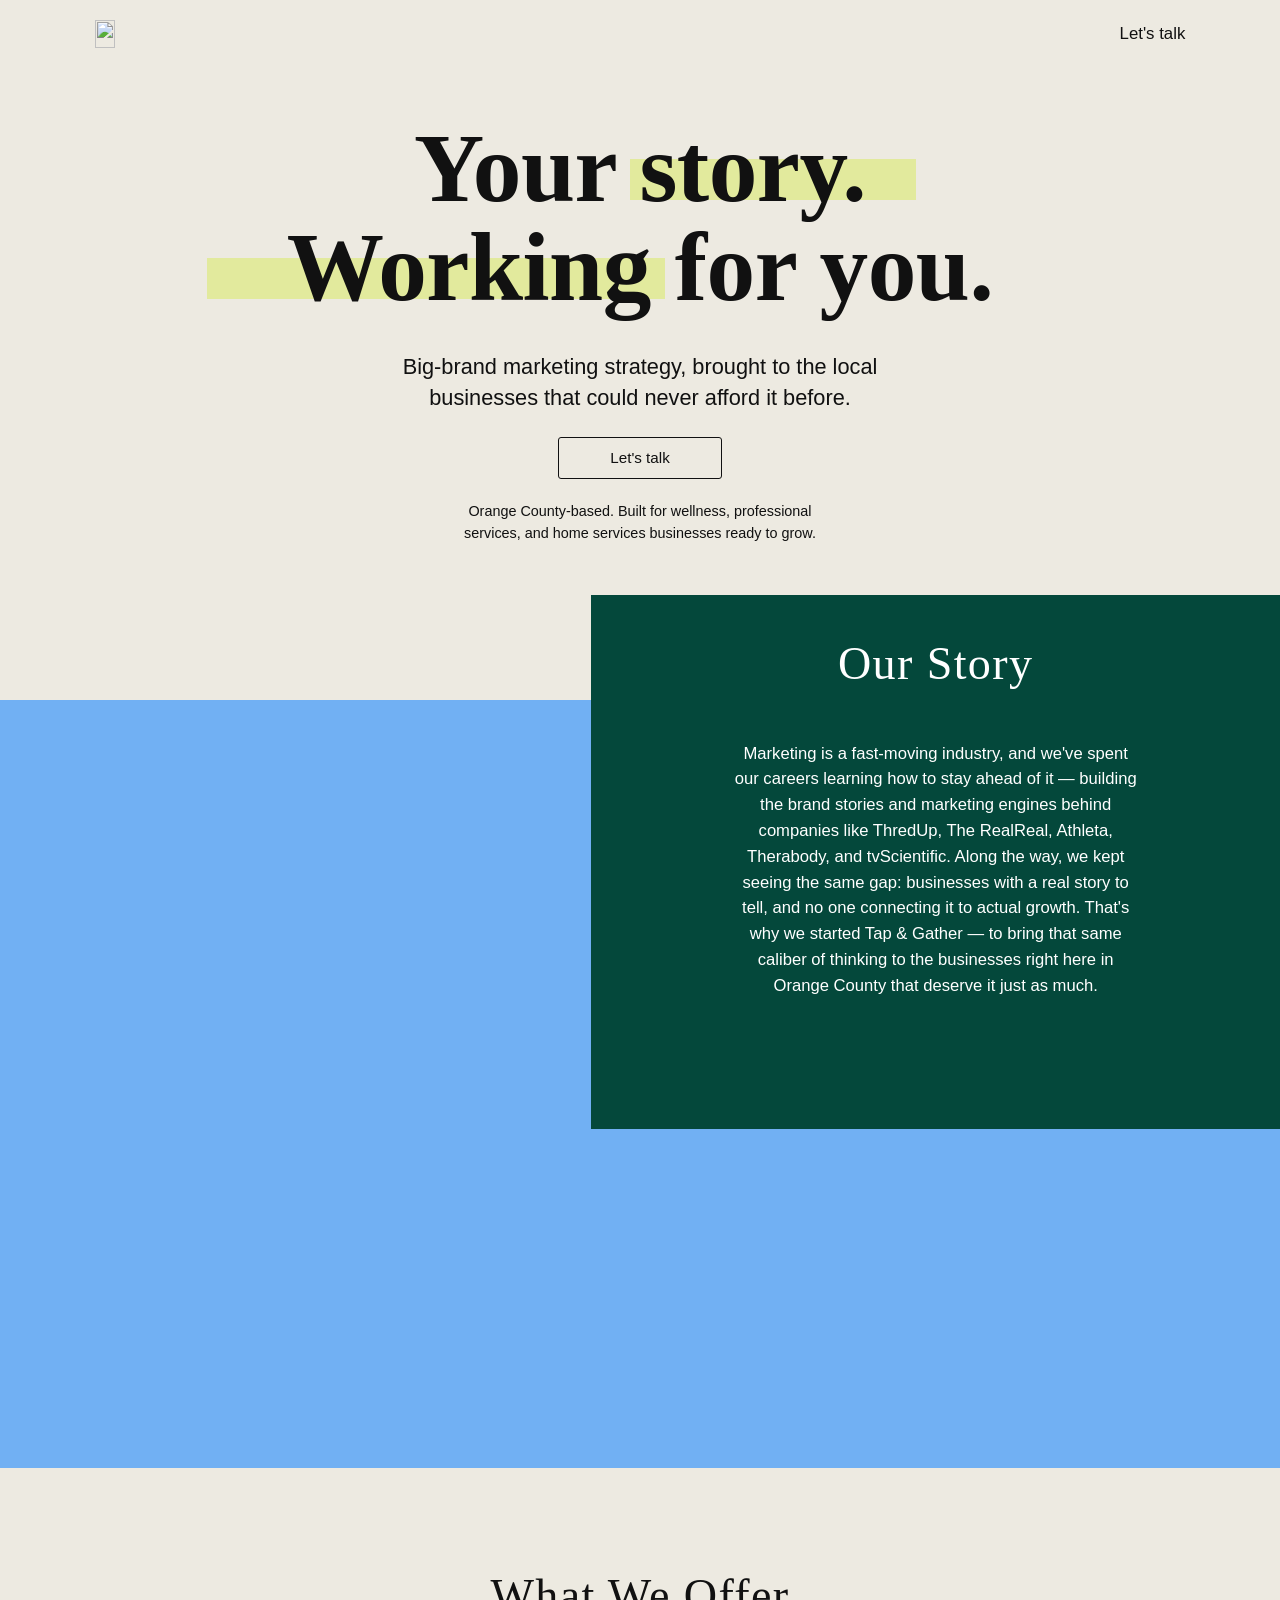
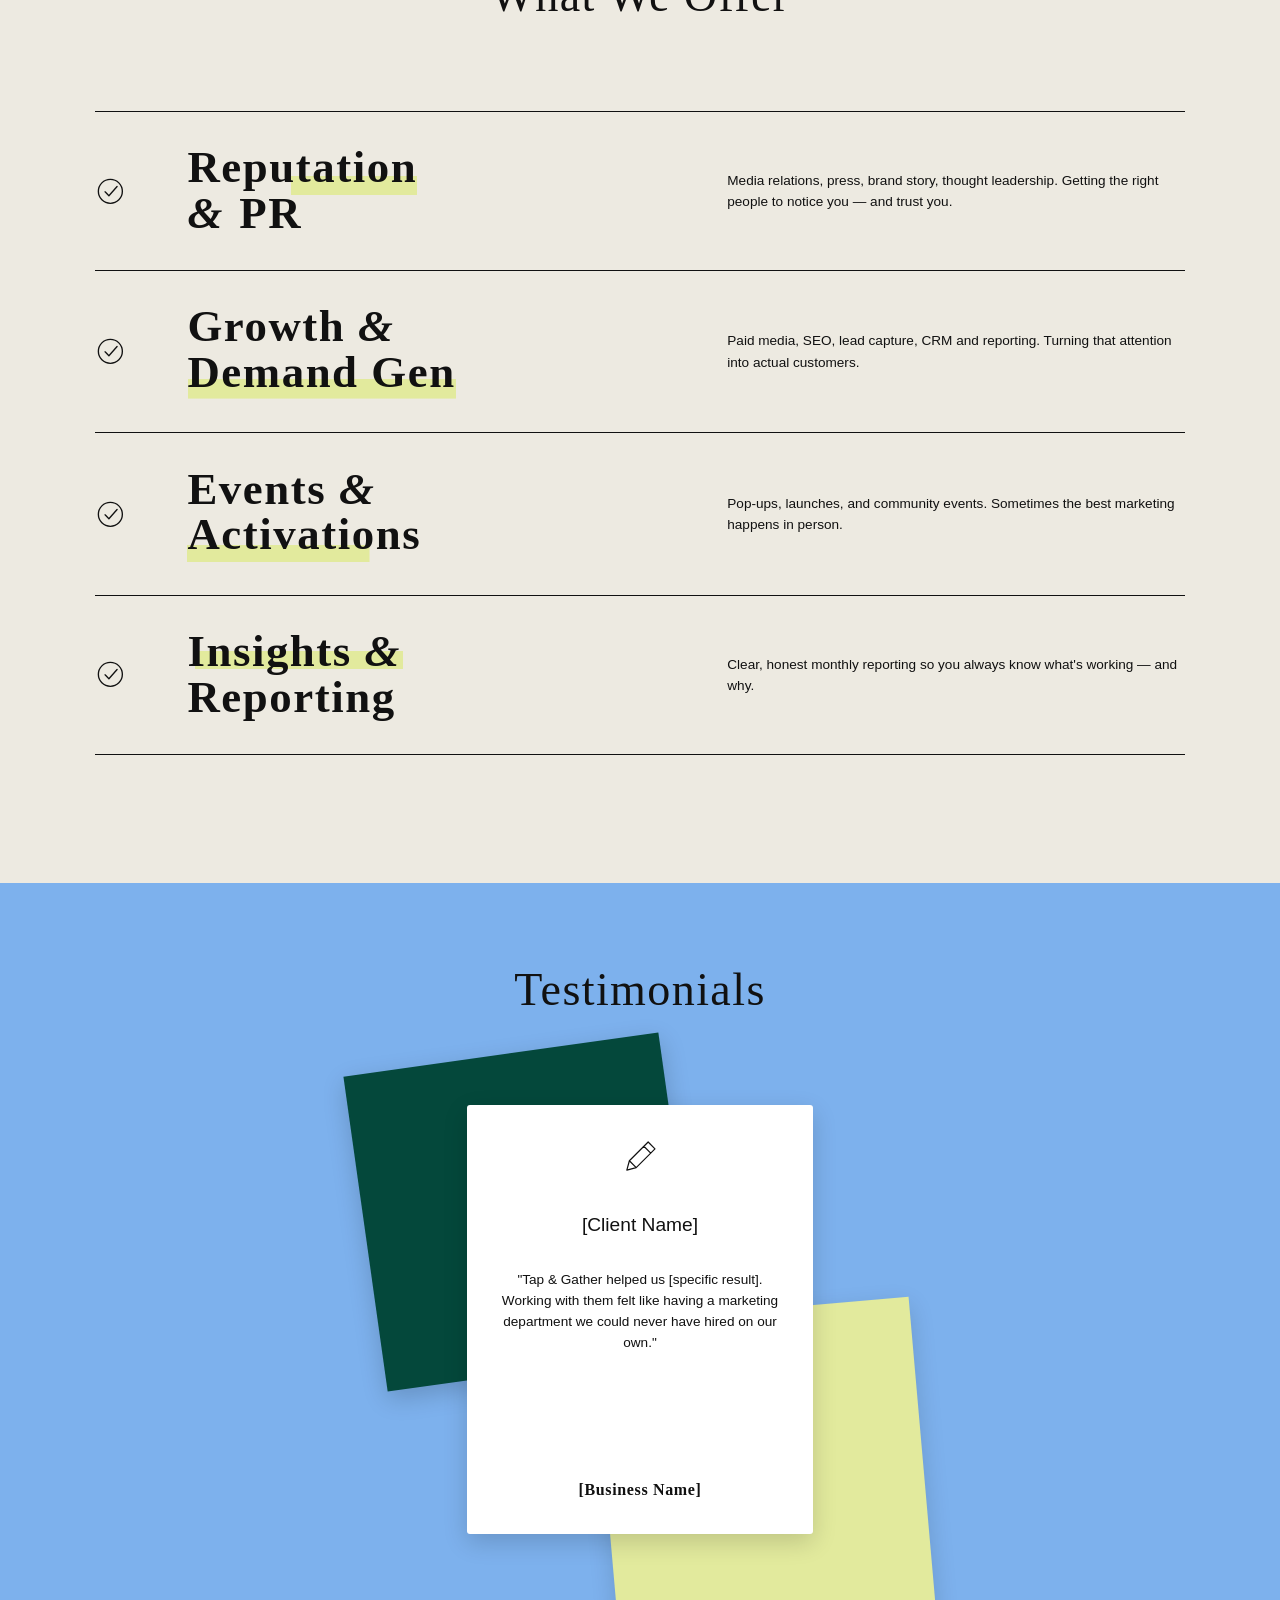
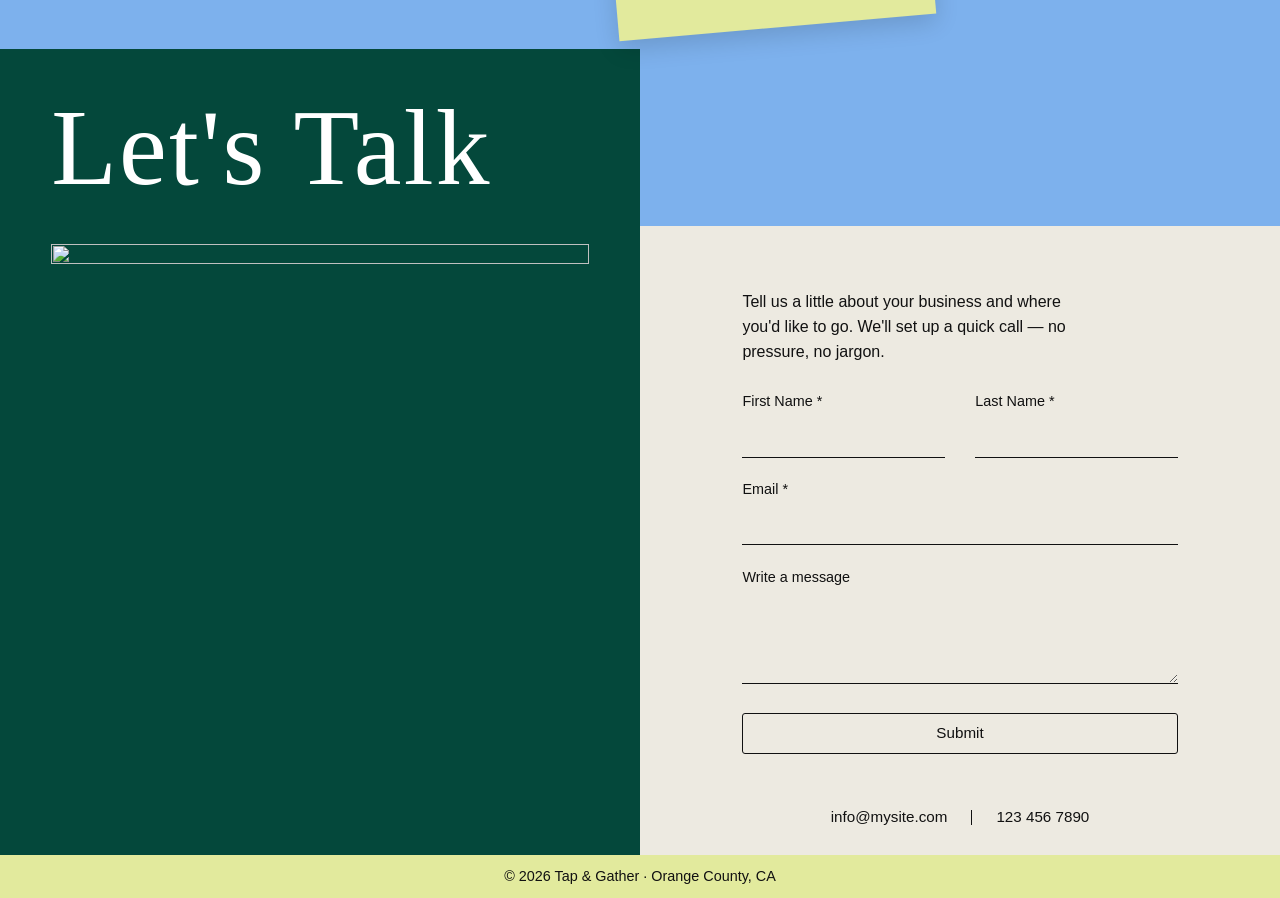
==== index.html @ 7c147d70 "Add files via upload" ====
<!doctype html>
<html lang="en">
<head>
  <meta charset="utf-8">
  <meta name="viewport" content="width=device-width, initial-scale=1">
  <title>Tap &amp; Gather | Your story. Working for you.</title>
  <meta name="description" content="Big-brand marketing strategy for local businesses: PR, growth and events from an Orange County team.">
  <meta name="theme-color" content="#edeae1">
  <link rel="icon" href="favicon.ico" sizes="48x48">
  <link rel="icon" href="assets/favicon.svg" type="image/svg+xml">
  <link rel="apple-touch-icon" href="assets/apple-touch-icon.png">
  <link rel="preload" href="assets/fonts/libre-caslon-text-latin-700-normal.woff2" as="font" type="font/woff2" crossorigin>
  <link rel="stylesheet" href="styles.css">
</head>
<body>
  <a class="skip-link" href="#main">Skip to content</a>

  <header class="site-header">
    <a class="logo" href="#top" aria-label="Tap &amp; Gather, home"><img src="assets/logo-wordmark.svg" alt="" width="838" height="133"></a>
    <nav class="site-nav" aria-label="Main">
      <a href="#contact">Let's talk</a>
    </nav>
  </header>

  <main id="main">

    <!-- Hero -->
    <section class="hero" id="top">
      <h1 class="hero__title">
        <span class="hero__line">Your <span class="hero__hl hero__hl--r">story.</span></span>
        <span class="hero__line"><span class="hero__hl hero__hl--l">Working</span> <br class="hero__br">for you.</span>
      </h1>
      <p class="hero__sub">Big-brand marketing strategy, brought to the local businesses that could never afford it before.</p>
      <a class="btn btn--outline hero__cta" href="#contact">Let's talk</a>
      <p class="hero__note">Orange County-based. Built for wellness, professional services, and home services businesses ready to grow.</p>
    </section>

    <!-- Our Story -->
    <section class="story" aria-labelledby="story-title">
      <div class="story__card">
        <h2 id="story-title" class="h-section h-section--light">Our Story</h2>
        <p>Marketing is a fast-moving industry, and we've spent our careers learning how to stay ahead of it — building the brand stories and marketing engines behind companies like ThredUp, The RealReal, Athleta, Therabody, and tvScientific. Along the way, we kept seeing the same gap: businesses with a real story to tell, and no one connecting it to actual growth. That's why we started Tap &amp; Gather — to bring that same caliber of thinking to the businesses right here in Orange County that deserve it just as much.</p>
      </div>
      <div class="story__band">
        <img class="story__art" src="assets/illustration-story.svg" alt="" width="900" height="620" loading="lazy">
      </div>
    </section>

    <!-- What We Offer -->
    <section class="offer" aria-labelledby="offer-title">
      <h2 id="offer-title" class="h-section">What We Offer</h2>
      <ul class="offer__list">
        <li class="offer__item">
          <svg class="offer__check" viewBox="0 0 32 32" aria-hidden="true"><circle cx="16" cy="16" r="12.500"/><path d="M10.500 16.500l4 4L23 11"/></svg>
          <h3 class="offer__name"><span class="hl hl--a">Reputation</span><br><span class="amp">&amp;</span> PR</h3>
          <p>Media relations, press, brand story, thought leadership. Getting the right people to notice you — and trust you.</p>
        </li>
        <li class="offer__item">
          <svg class="offer__check" viewBox="0 0 32 32" aria-hidden="true"><circle cx="16" cy="16" r="12.500"/><path d="M10.500 16.500l4 4L23 11"/></svg>
          <h3 class="offer__name">Growth <span class="amp">&amp;</span><br><span class="hl hl--b">Demand Gen</span></h3>
          <p>Paid media, SEO, lead capture, CRM and reporting. Turning that attention into actual customers.</p>
        </li>
        <li class="offer__item">
          <svg class="offer__check" viewBox="0 0 32 32" aria-hidden="true"><circle cx="16" cy="16" r="12.500"/><path d="M10.500 16.500l4 4L23 11"/></svg>
          <h3 class="offer__name">Events <span class="amp">&amp;</span><br><span class="hl hl--c">Activations</span></h3>
          <p>Pop-ups, launches, and community events. Sometimes the best marketing happens in person.</p>
        </li>
        <li class="offer__item">
          <svg class="offer__check" viewBox="0 0 32 32" aria-hidden="true"><circle cx="16" cy="16" r="12.500"/><path d="M10.500 16.500l4 4L23 11"/></svg>
          <h3 class="offer__name"><span class="hl hl--d">Insights <span class="amp">&amp;</span></span><br>Reporting</h3>
          <p>Clear, honest monthly reporting so you always know what's working — and why.</p>
        </li>
      </ul>
    </section>

    <!-- Testimonials -->
    <section class="testimonials" aria-labelledby="testimonials-title" aria-roledescription="carousel">
      <h2 id="testimonials-title" class="h-section">Testimonials</h2>

      <div class="testimonials__stage">
        <button class="arrow arrow--prev" type="button" aria-label="Previous testimonial">
          <svg viewBox="0 0 16 32" aria-hidden="true"><path d="M13 3L3 16l10 13"/></svg>
        </button>

        <div class="testimonials__frame">
          <span class="sq sq--green" aria-hidden="true"></span>
          <span class="sq sq--lime" aria-hidden="true"></span>

          <ul class="testimonials__slides" aria-live="polite">
            <li class="t-card" data-slide>
              <svg class="t-card__icon" viewBox="0 0 48 48" aria-hidden="true"><path d="M8 40l3-11L33 7l8 8L19 37 8 40Zm3-11l8 8M28 12l8 8M8 40l4.500-1.200"/></svg>
              <p class="t-card__name">[Client Name]</p>
              <p class="t-card__quote">"Tap &amp; Gather helped us [specific result]. Working with them felt like having a marketing department we could never have hired on our own."</p>
              <p class="t-card__biz">[Business Name]</p>
            </li>
          </ul>
        </div>

        <button class="arrow arrow--next" type="button" aria-label="Next testimonial">
          <svg viewBox="0 0 16 32" aria-hidden="true"><path d="M3 3l10 13L3 29"/></svg>
        </button>
      </div>
    </section>

    <!-- Contact -->
    <section class="contact" id="contact" aria-labelledby="contact-title">
      <div class="contact__left">
        <h2 id="contact-title" class="contact__title">Let's Talk</h2>
        <img class="contact__art" src="assets/illustration-contact.svg" alt="" width="600" height="640" loading="lazy">
      </div>

      <div class="contact__right">
        <div class="contact__blue" aria-hidden="true"></div>
        <div class="contact__panel">
          <p class="contact__intro">Tell us a little about your business and where you'd like to go. We'll set up a quick call — no pressure, no jargon.</p>
          <form class="form" name="contact" method="POST" action="/thanks.html" data-netlify="true" netlify-honeypot="bot-field">
            <input type="hidden" name="form-name" value="contact">
            <p class="form__trap" aria-hidden="true">
              <label>Leave this empty <input name="bot-field" tabindex="-1" autocomplete="off"></label>
            </p>

            <div class="form__row">
              <div class="field">
                <label for="first-name">First Name <span aria-hidden="true">*</span></label>
                <input id="first-name" name="first-name" type="text" autocomplete="given-name" required>
              </div>
              <div class="field">
                <label for="last-name">Last Name <span aria-hidden="true">*</span></label>
                <input id="last-name" name="last-name" type="text" autocomplete="family-name" required>
              </div>
            </div>

            <div class="field">
              <label for="email">Email <span aria-hidden="true">*</span></label>
              <input id="email" name="email" type="email" autocomplete="email" required>
            </div>

            <div class="field field--message">
              <label for="message">Write a message</label>
              <textarea id="message" name="message" rows="3"></textarea>
            </div>

            <button class="btn btn--outline btn--block" type="submit">Submit</button>
            <p class="form__status" role="status" aria-live="polite" hidden></p>
          </form>

          <p class="contact__info">
            <a href="mailto:info@mysite.com">info@mysite.com</a>
            <span class="contact__sep" aria-hidden="true"></span>
            <a href="tel:+11234567890">123 456 7890</a>
          </p>
        </div>
      </div>
    </section>
  </main>

  <footer class="site-footer">
    <p>&copy; <span id="year">2026</span> Tap &amp; Gather &middot; Orange County, CA</p>
  </footer>

  <script src="script.js"></script>
</body>
</html>
---- styles.css ----
/* ==========================================================================
   Tap & Gather — one-page site
   Palette, type and spacing tokens live at the top. Edit them here.
   ========================================================================== */

@font-face {
  font-family: "Libre Caslon Text";
  src: url("assets/fonts/libre-caslon-text-latin-400-normal.woff2") format("woff2");
  font-weight: 400;
  font-display: swap;
}
@font-face {
  font-family: "Libre Caslon Text";
  src: url("assets/fonts/libre-caslon-text-latin-700-normal.woff2") format("woff2");
  font-weight: 700;
  font-display: swap;
}
@font-face {
  font-family: "Alegreya";
  src: url("assets/fonts/alegreya-latin-500-normal.woff2") format("woff2");
  font-weight: 500;
  font-display: swap;
}
@font-face {
  font-family: "Alegreya";
  src: url("assets/fonts/alegreya-latin-700-normal.woff2") format("woff2");
  font-weight: 700;
  font-display: swap;
}

:root {
  --cream: #edeae1;
  --green: #04483b;
  --blue: #71b0f3;
  --blue-soft: #7db1ed;
  --lime: #e2ea9d;
  --ink: #111111;
  --white: #ffffff;

  --font-display: "Libre Caslon Text", "Iowan Old Style", Georgia, serif;
  --font-heading: "Alegreya", "Iowan Old Style", Georgia, serif;
  --font-body: "Helvetica Neue", Helvetica, Arial, sans-serif;

  --gutter: clamp(1.25rem, 7.4vw, 7rem);
  --header-h: 4.25rem;
}

*, *::before, *::after { box-sizing: border-box; }

html {
  scroll-behavior: smooth;
  scroll-padding-top: var(--header-h);
  -webkit-text-size-adjust: 100%;
}

body {
  margin: 0;
  background: var(--cream);
  color: var(--ink);
  font-family: var(--font-body);
  font-weight: 300;
  font-size: 1rem;
  line-height: 1.6;
  -webkit-font-smoothing: antialiased;
}

img, svg { display: block; max-width: 100%; }
a { color: inherit; }
p { margin: 0; }
ul { margin: 0; padding: 0; list-style: none; }
h1, h2, h3 { margin: 0; font-weight: 500; }

:focus-visible {
  outline: 2px solid var(--ink);
  outline-offset: 3px;
}
.contact__left :focus-visible,
.story__card :focus-visible { outline-color: var(--white); }

.skip-link {
  position: absolute;
  left: 1rem;
  top: -4rem;
  z-index: 100;
  padding: .6rem 1rem;
  background: var(--ink);
  color: var(--white);
  text-decoration: none;
}
.skip-link:focus { top: 1rem; }

/* --------------------------------------------------------------------------
   Shared bits
   -------------------------------------------------------------------------- */

.h-section {
  font-family: var(--font-heading);
  font-weight: 500;
  font-size: clamp(2rem, 3.6vw, 3.4rem);
  letter-spacing: .03em;
  line-height: 1.1;
  text-align: center;
}
.h-section--light { color: var(--white); }

.btn {
  display: inline-block;
  padding: .7em 2.2em;
  border: 1px solid var(--ink);
  border-radius: 3px;
  background: transparent;
  color: var(--ink);
  font: inherit;
  font-size: .95rem;
  font-weight: 300;
  line-height: 1.2;
  text-align: center;
  text-decoration: none;
  cursor: pointer;
  transition: background-color .2s ease, color .2s ease;
}
.btn:hover { background: var(--ink); color: var(--cream); }
.btn--block { display: block; width: 100%; }

/* --------------------------------------------------------------------------
   Header
   -------------------------------------------------------------------------- */

.site-header {
  position: sticky;
  top: 0;
  z-index: 50;
  display: flex;
  align-items: center;
  justify-content: space-between;
  gap: 1.5rem;
  min-height: var(--header-h);
  padding: 0 var(--gutter);
  background: var(--cream);
}

.logo { display: block; flex: none; line-height: 0; }
.logo img { display: block; height: 1.75rem; width: auto; }

.site-nav {
  display: flex;
  align-items: center;
  gap: clamp(1rem, 2.4vw, 2.2rem);
  font-size: 1.05rem;
}
.site-nav a { text-decoration: none; }
.site-nav a:hover { text-decoration: underline; text-underline-offset: 4px; }

/* --------------------------------------------------------------------------
   Hero
   -------------------------------------------------------------------------- */

.hero {
  padding: clamp(1.5rem, 4vw, 4rem) var(--gutter) 0;
  text-align: center;
}

.hero__title {
  isolation: isolate;
  font-family: var(--font-display);
  font-weight: 700;
  font-size: clamp(2.4rem, 7.6vw, 7.5rem);
  line-height: 1.02;
  letter-spacing: -.005em;
}

.hero__line {
  display: block;
  width: fit-content;
  margin-inline: auto;
}
.hero__br { display: none; }

/* Lime marker bar sits behind one word per line, overshooting the edge */
.hero__hl {
  position: relative;
  display: inline-block;
}
.hero__hl::before {
  content: "";
  position: absolute;
  z-index: -1;
  top: 40%;
  height: .42em;
  background: var(--lime);
}
.hero__hl--r::before { left: -4%; right: -22%; }
.hero__hl--l::before { left: -22%; right: -4%; }

.hero__sub {
  max-width: 44ch;
  margin: clamp(1.25rem, 2.6vw, 2.75rem) auto clamp(1rem, 1.8vw, 1.6rem);
  font-size: clamp(1.05rem, 1.7vw, 1.6rem);
  line-height: 1.45;
}

.hero__cta { padding-inline: 3.4em; }

.hero__note {
  max-width: 46ch;
  margin: 1.4rem auto 0;
  font-size: .9rem;
  line-height: 1.5;
}

/* --------------------------------------------------------------------------
   My Story
   A cream gap sits above the blue band; the green card straddles both.
   -------------------------------------------------------------------------- */

.story {
  position: relative;
  padding-top: clamp(2.5rem, 8.2vw, 8rem);
  margin-top: clamp(1.5rem, 4vw, 4rem);
}

.story__band {
  position: relative;
  height: clamp(26rem, 60vw, 56rem);
  background: var(--blue);
  overflow: hidden;
}
.story__art {
  position: absolute;
  left: 0;
  bottom: 0;
  width: min(90%, 76rem);
  height: auto;
}

.story__card {
  position: absolute;
  z-index: 2;
  top: 0;
  right: 0;
  width: 53.8%;
  min-height: clamp(18rem, 41.7vw, 40rem);
  padding: clamp(1.5rem, 3.4vw, 3.4rem) clamp(1.5rem, 6vw, 6rem);
  background: var(--green);
  color: var(--white);
  text-align: center;
}
.story__card p {
  max-width: 44ch;
  margin: clamp(1.5rem, 4vw, 4rem) auto 0;
  font-size: clamp(1rem, 1.3vw, 1.3rem);
  line-height: 1.55;
}

/* --------------------------------------------------------------------------
   What I Offer
   -------------------------------------------------------------------------- */

.offer {
  padding: clamp(3.5rem, 8vw, 8rem) var(--gutter) clamp(4rem, 10vw, 10rem);
}

.offer__list {
  margin-top: clamp(2.5rem, 7vw, 7rem);
  border-bottom: 1px solid var(--ink);
}

.offer__item {
  display: grid;
  grid-template-columns: 8.5% 1fr 42%;
  align-items: center;
  padding: clamp(1.25rem, 2.6vw, 2.75rem) 0;
  border-top: 1px solid var(--ink);
}

.offer__check {
  width: clamp(1.5rem, 2.4vw, 2.25rem);
  height: auto;
  fill: none;
  stroke: var(--ink);
  stroke-width: 1.4;
  stroke-linecap: round;
  stroke-linejoin: round;
}

.offer__name {
  font-family: var(--font-heading);
  font-weight: 700;
  font-size: clamp(1.7rem, 3.5vw, 3.3rem);
  line-height: 1.02;
  letter-spacing: .035em;
  max-width: 6.6em;
}
.offer__name .amp { font-style: italic; margin-right: .06em; }

.offer__item p {
  font-size: clamp(.85rem, 1.05vw, 1.05rem);
  line-height: 1.55;
}

/* Lime marker strokes: each one sits differently, like a hand-swiped highlighter */
.hl {
  background-repeat: no-repeat;
  background-image: linear-gradient(var(--lime), var(--lime));
  background-size: var(--hl-w, 100%) var(--hl-h, 38%);
  background-position: var(--hl-x, 0) var(--hl-y, 96%);
  padding-bottom: .08em;
}
.hl--a { --hl-w: 55%; --hl-x: 100%; --hl-y: 100%; --hl-h: 36%; }
.hl--b { --hl-w: 108%; --hl-x: -4% ; --hl-y: 100%; --hl-h: 40%; display: inline-block; }
.hl--c { --hl-w: 78%; --hl-x: 0; --hl-y: 100%; --hl-h: 34%; display: inline-block; }
.hl--d { --hl-w: 96%; --hl-x: 100%; --hl-y: 70%; --hl-h: 34%; }

/* --------------------------------------------------------------------------
   Testimonials
   -------------------------------------------------------------------------- */

.testimonials {
  padding: clamp(3rem, 6.4vw, 6.5rem) var(--gutter) clamp(4rem, 9vw, 9rem);
  background: var(--blue-soft);
}

.testimonials__stage {
  display: flex;
  align-items: center;
  justify-content: space-between;
  margin-top: clamp(3.75rem, 7vw, 6.5rem);
}

.testimonials__frame {
  position: relative;
  width: clamp(16.5rem, 27vw, 26rem);
  margin-inline: auto;
}

.sq { position: absolute; z-index: 0; }
.sq--green {
  width: 92%;
  aspect-ratio: 1;
  left: -30%;
  top: -12%;
  background: var(--green);
  transform: rotate(-8deg);
  box-shadow: 0 .5rem 1.5rem rgb(0 0 0 / .18);
}
.sq--lime {
  width: 92%;
  aspect-ratio: 1;
  right: -32%;
  bottom: -22%;
  background: var(--lime);
  transform: rotate(-5deg);
  box-shadow: 0 .5rem 1.5rem rgb(0 0 0 / .14);
}

.testimonials__slides { position: relative; z-index: 1; }

.t-card {
  display: flex;
  flex-direction: column;
  align-items: center;
  min-height: clamp(20rem, 33.5vw, 32rem);
  padding: clamp(1.5rem, 2.4vw, 2.4rem) clamp(1.25rem, 2.2vw, 2.4rem);
  background: var(--white);
  border-radius: 3px;
  box-shadow: 0 .5rem 1.5rem rgb(0 0 0 / .16);
  text-align: center;
}
.t-card[hidden] { display: none; }
.t-card:not([hidden]) { animation: swap .35s ease; }

.t-card__icon {
  width: clamp(2rem, 3.2vw, 3rem);
  fill: none;
  stroke: var(--ink);
  stroke-width: 1.4;
  stroke-linecap: round;
  stroke-linejoin: round;
}
.t-card__name {
  margin-top: clamp(1.25rem, 2.6vw, 2.5rem);
  font-size: clamp(1.05rem, 1.5vw, 1.4rem);
  font-weight: 300;
}
.t-card__quote {
  margin-top: clamp(1rem, 2.2vw, 2.2rem);
  font-size: clamp(.85rem, 1.05vw, 1.05rem);
  line-height: 1.55;
}
.t-card__biz {
  margin-top: auto;
  padding-top: 1.25rem;
  font-family: var(--font-heading);
  font-weight: 700;
  font-size: 1rem;
  letter-spacing: .04em;
}

@keyframes swap {
  from { opacity: 0; transform: translateY(.5rem); }
  to   { opacity: 1; transform: none; }
}

.arrow {
  position: relative;
  z-index: 3;
  flex: none;
  display: grid;
  place-items: center;
  width: 2.75rem;
  height: 2.75rem;
  padding: 0;
  border: 0;
  background: transparent;
  color: var(--ink);
  cursor: pointer;
}
.arrow svg {
  width: .9rem;
  height: 1.8rem;
  fill: none;
  stroke: currentColor;
  stroke-width: 1.4;
  stroke-linecap: round;
  stroke-linejoin: round;
}
.arrow[hidden] { display: none; }
.arrow:hover { opacity: .55; }

/* --------------------------------------------------------------------------
   Contact
   -------------------------------------------------------------------------- */

.contact {
  display: grid;
  grid-template-columns: 1fr 1fr;
  background: var(--cream);
}

.contact__left {
  padding: clamp(1.5rem, 3.4vw, 3.5rem) clamp(1.25rem, 4vw, 4rem) clamp(1.5rem, 3vw, 3rem);
  background: var(--green);
}
.contact__title {
  font-family: var(--font-heading);
  font-weight: 500;
  font-size: clamp(3.2rem, 8.4vw, 8.5rem);
  letter-spacing: .02em;
  line-height: 1.05;
  color: var(--white);
}
.contact__art {
  width: min(100%, 34rem);
  height: auto;
  margin-top: clamp(1rem, 3vw, 3rem);
}

.contact__right {
  display: flex;
  flex-direction: column;
}
.contact__blue {
  flex: 0 0 22%;
  min-height: 5rem;
  background: var(--blue-soft);
}
.contact__panel {
  flex: 1;
  display: flex;
  flex-direction: column;
  justify-content: center;
  padding: clamp(2rem, 5vw, 5rem) clamp(1.5rem, 8vw, 8rem);
}

.contact__intro {
  max-width: 40ch;
  margin-bottom: clamp(1.25rem, 2vw, 2rem);
  line-height: 1.55;
}

.form { display: grid; gap: clamp(1rem, 1.6vw, 1.5rem); }
.form__row { display: grid; grid-template-columns: 1fr 1fr; gap: clamp(1rem, 2.4vw, 2.5rem); }
.form__trap { position: absolute; left: -9999px; }

.field { display: flex; flex-direction: column; }
.field label { font-size: .9rem; }
.field input,
.field textarea {
  width: 100%;
  padding: .55rem 0;
  border: 0;
  border-bottom: 1px solid var(--ink);
  border-radius: 0;
  background: transparent;
  color: var(--ink);
  font: inherit;
  font-weight: 300;
  resize: vertical;
}
.field input:focus-visible,
.field textarea:focus-visible {
  outline: 0;
  border-bottom-width: 2px;
  margin-bottom: -1px;
}
.field--message textarea { min-height: 5.5rem; }

.form .btn { margin-top: .5rem; }
.form__status {
  text-align: center;
  font-size: .95rem;
}
.form__status[data-state="error"] { color: #8a1f11; }

.contact__info {
  display: flex;
  justify-content: center;
  align-items: center;
  gap: 1.5rem;
  margin-top: clamp(2rem, 4vw, 4rem);
  font-size: .95rem;
}
.contact__info a { text-decoration: none; }
.contact__info a:hover { text-decoration: underline; }
.contact__sep { width: 1px; height: 1em; background: var(--ink); }

/* --------------------------------------------------------------------------
   Footer
   -------------------------------------------------------------------------- */

.site-footer {
  padding: .6rem var(--gutter);
  background: var(--lime);
  text-align: center;
  font-size: .9rem;
}

/* --------------------------------------------------------------------------
   Thank-you page
   -------------------------------------------------------------------------- */

.thanks__main {
  display: grid;
  justify-items: center;
  gap: 1.5rem;
  min-height: 100vh;
  align-content: center;
  padding: 2rem;
  text-align: center;
}

/* --------------------------------------------------------------------------
   Tablet & mobile
   -------------------------------------------------------------------------- */

@media (max-width: 860px) {
  /* Story: card sits above the illustration */
  .story { padding-top: 0; margin-top: 2rem; }
  .story__card {
    position: static;
    width: 100%;
    min-height: 0;
    padding: 2.5rem 1.5rem 3rem;
  }
  .story__card p { margin-top: 1.5rem; font-size: 1.05rem; }
  .story__band { height: auto; aspect-ratio: 900 / 620; }
  .story__art { width: 100%; }

  /* Offer: description drops under the title */
  .offer__item {
    grid-template-columns: 2.75rem 1fr;
    row-gap: .75rem;
    align-items: start;
  }
  .offer__check { margin-top: .5rem; }
  .offer__item p { grid-column: 2; }

  /* Contact: stack */
  .contact { grid-template-columns: 1fr; }
  .contact__right { order: 2; }
  .contact__blue { flex-basis: 4rem; min-height: 4rem; }
  .contact__art { width: min(100%, 26rem); margin-inline: auto; }
  .contact__panel { padding: 2.5rem 1.5rem 3rem; }
}

@media (max-width: 560px) {
  .hero__title { font-size: 13.4vw; }
  .hero__br { display: inline; }
  .site-header { padding-block: .75rem; }
  .site-nav { gap: 1rem; font-size: .95rem; }
  .logo img { height: 1.45rem; }
  .form__row { grid-template-columns: 1fr; }
  .testimonials__stage { gap: .25rem; margin-top: 4rem; }
  .arrow { width: 2rem; }
  .testimonials__frame { width: min(70vw, 17rem); }
  .sq--green { left: -12%; top: -8%; }
  .sq--lime { right: -12%; }
  .contact__info { flex-direction: column; gap: .5rem; }
  .contact__sep { display: none; }
}

@media (prefers-reduced-motion: reduce) {
  html { scroll-behavior: auto; }
  .t-card:not([hidden]) { animation: none; }
  .btn { transition: none; }
}
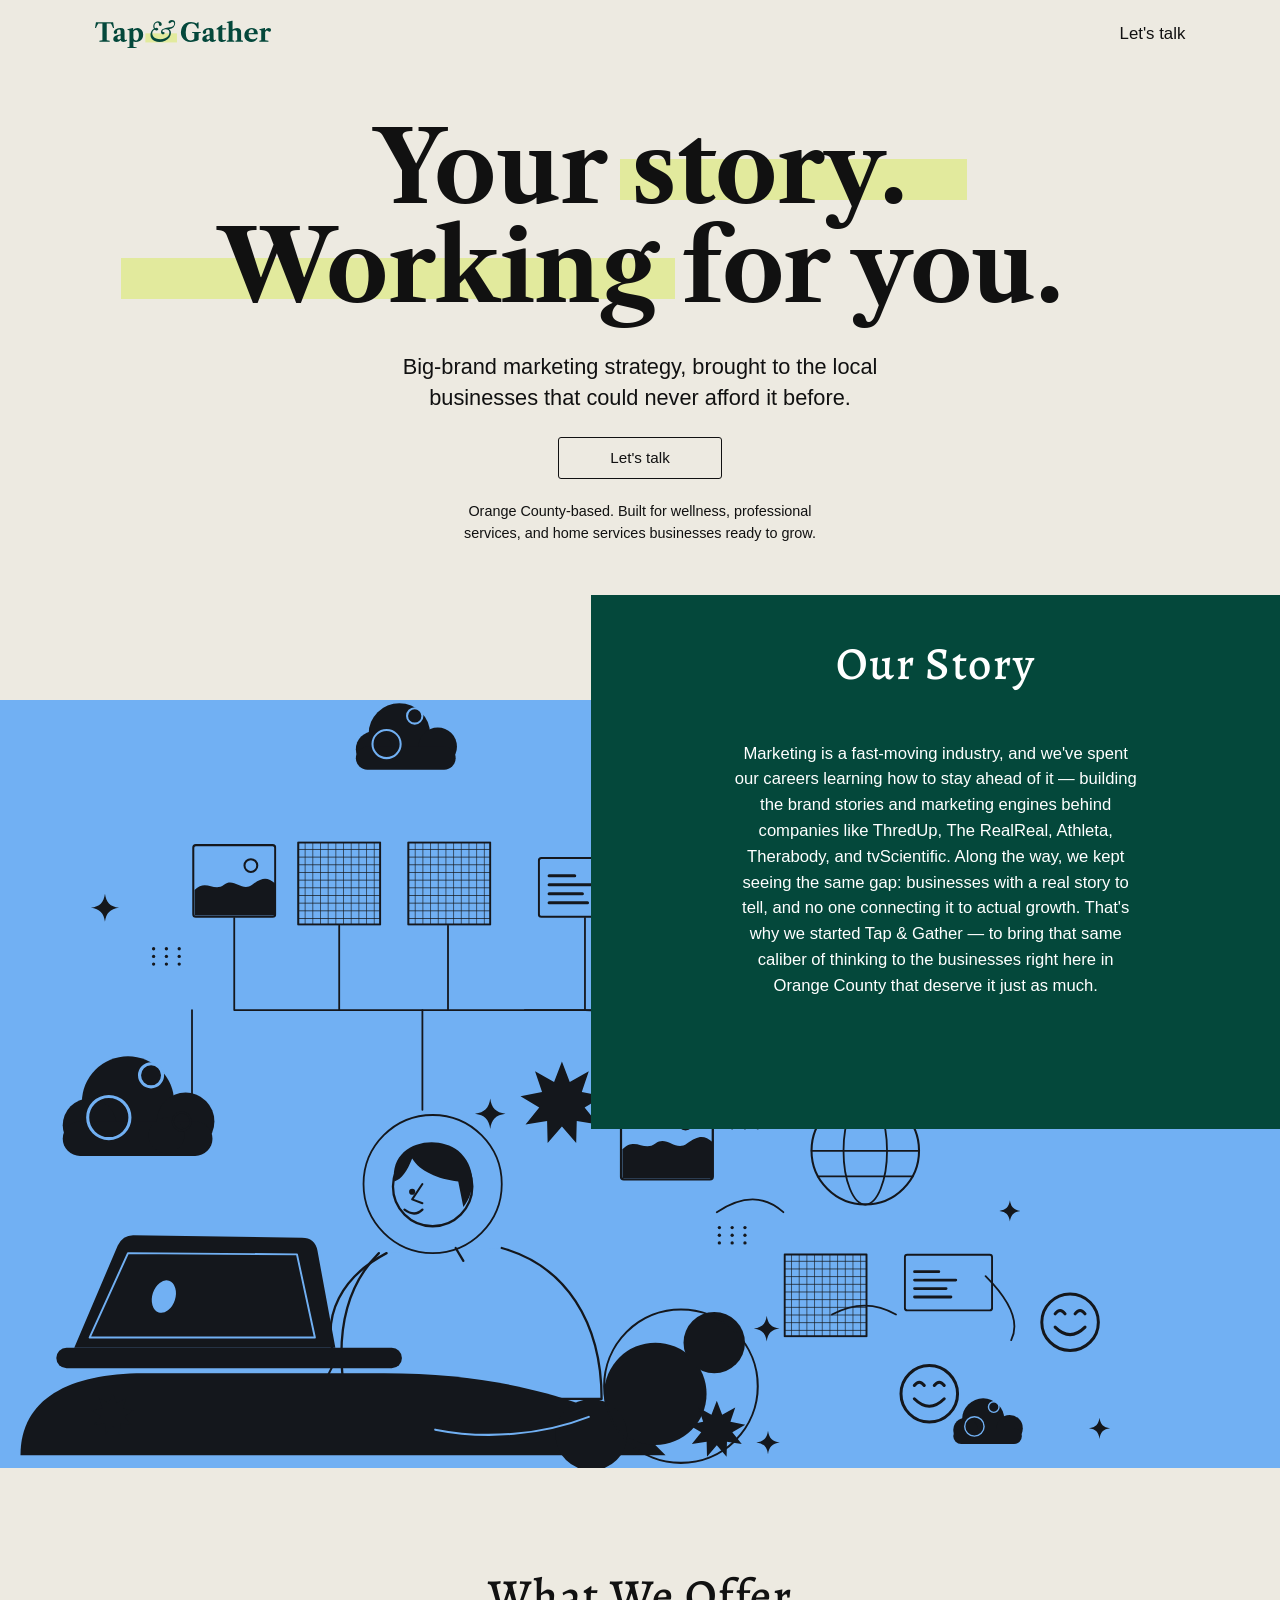
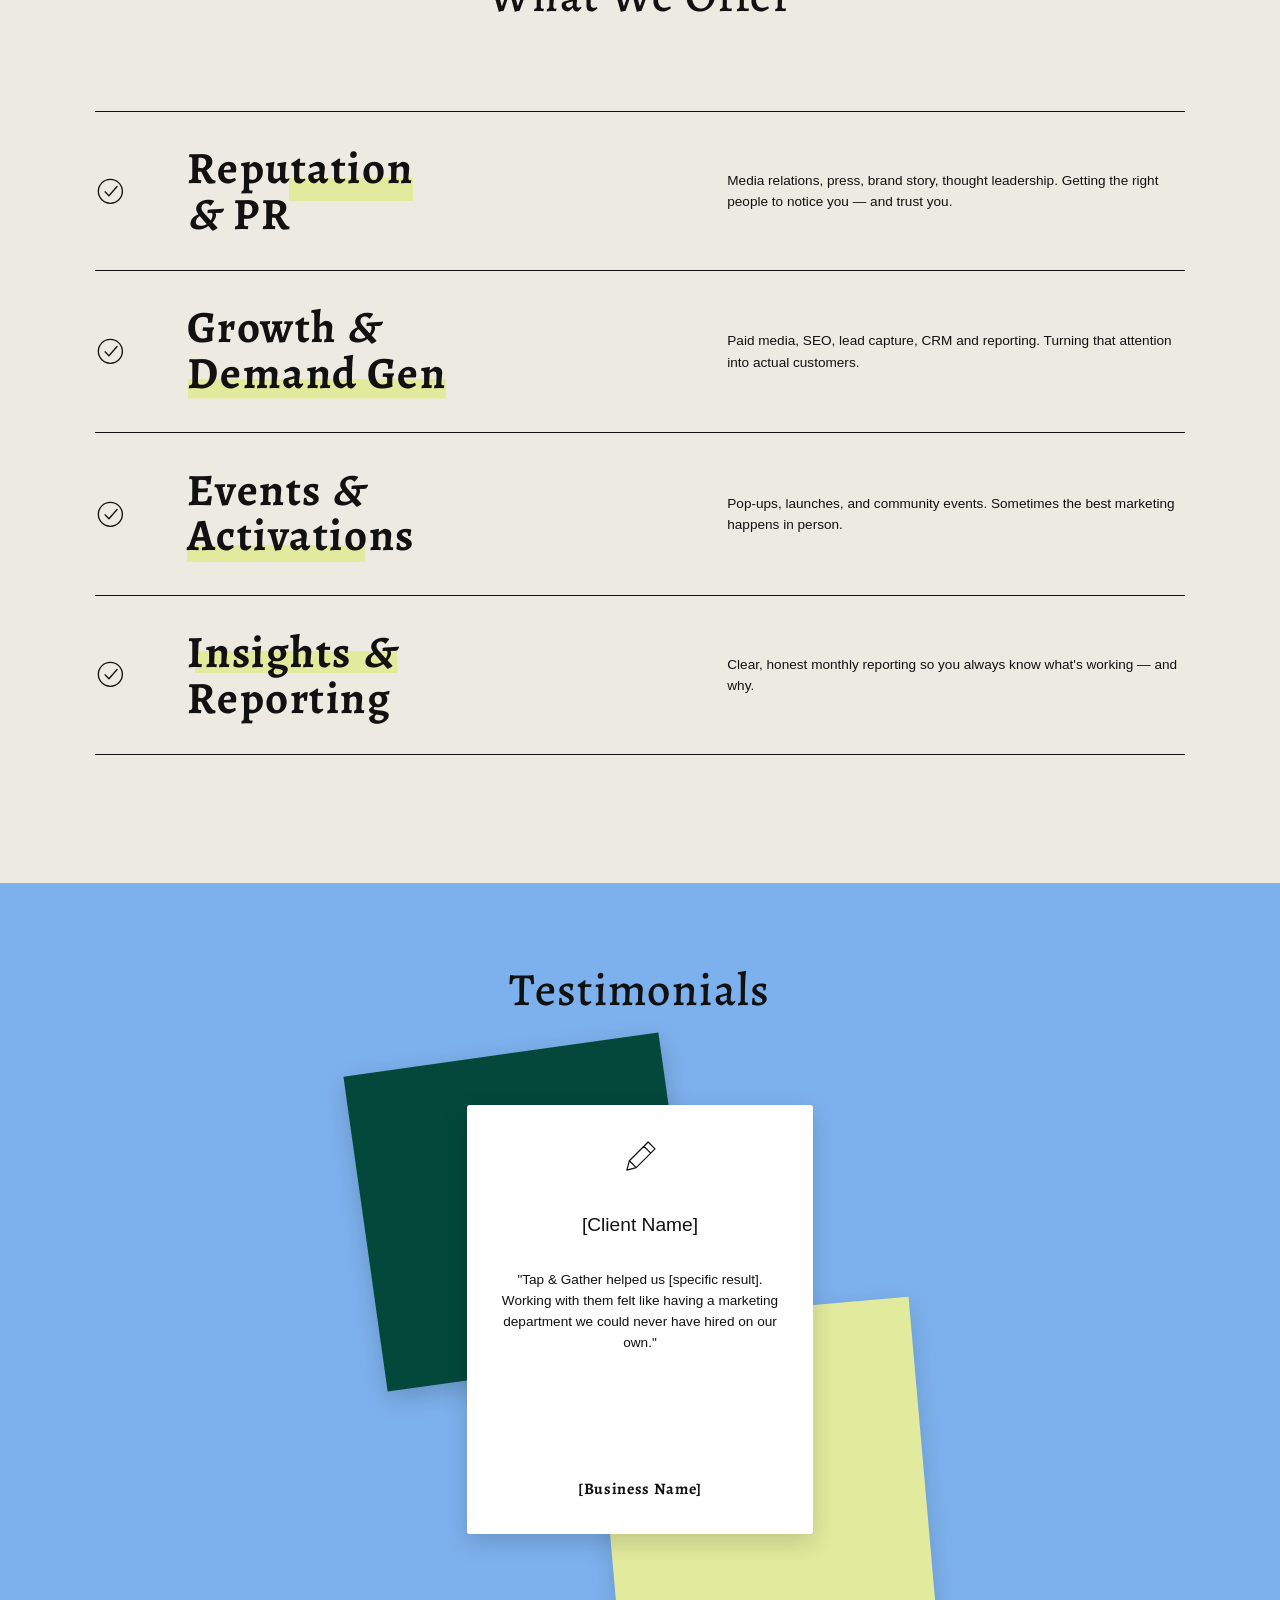
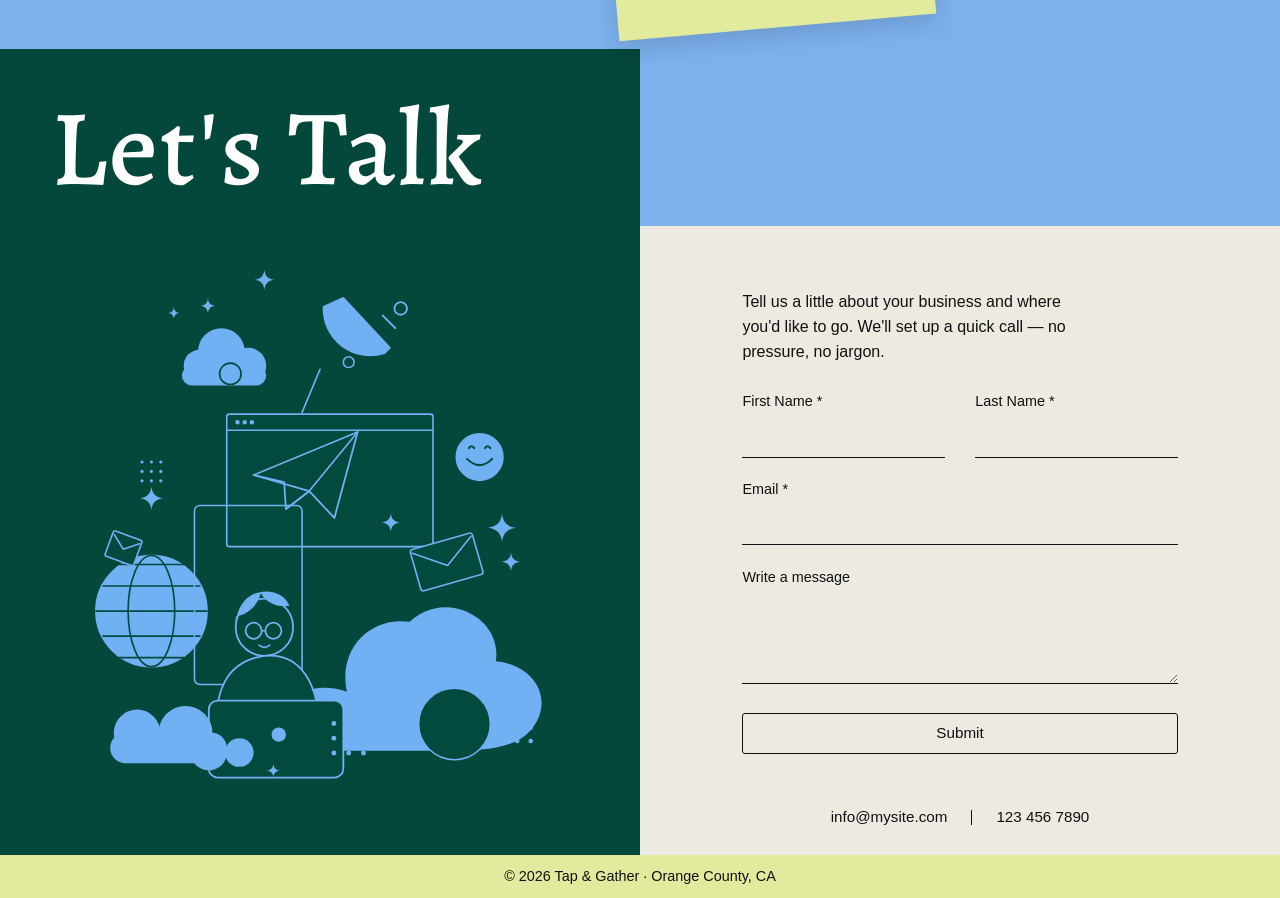
==== commit 87bf7d26: "Add files via upload" ====
--- a/index.html
+++ b/index.html
@@ -7,16 +7,16 @@
   <meta name="description" content="Big-brand marketing strategy for local businesses: PR, growth and events from an Orange County team.">
   <meta name="theme-color" content="#edeae1">
   <link rel="icon" href="favicon.ico" sizes="48x48">
-  <link rel="icon" href="assets/favicon.svg" type="image/svg+xml">
-  <link rel="apple-touch-icon" href="assets/apple-touch-icon.png">
-  <link rel="preload" href="assets/fonts/libre-caslon-text-latin-700-normal.woff2" as="font" type="font/woff2" crossorigin>
+  <link rel="icon" href="favicon.svg" type="image/svg+xml">
+  <link rel="apple-touch-icon" href="apple-touch-icon.png">
+  <link rel="preload" href="libre-caslon-text-latin-700-normal.woff2" as="font" type="font/woff2" crossorigin>
   <link rel="stylesheet" href="styles.css">
 </head>
 <body>
   <a class="skip-link" href="#main">Skip to content</a>
 
   <header class="site-header">
-    <a class="logo" href="#top" aria-label="Tap &amp; Gather, home"><img src="assets/logo-wordmark.svg" alt="" width="838" height="133"></a>
+    <a class="logo" href="#top" aria-label="Tap &amp; Gather, home"><img src="logo-wordmark.svg" alt="" width="838" height="133"></a>
     <nav class="site-nav" aria-label="Main">
       <a href="#contact">Let's talk</a>
     </nav>
@@ -42,7 +42,7 @@
         <p>Marketing is a fast-moving industry, and we've spent our careers learning how to stay ahead of it — building the brand stories and marketing engines behind companies like ThredUp, The RealReal, Athleta, Therabody, and tvScientific. Along the way, we kept seeing the same gap: businesses with a real story to tell, and no one connecting it to actual growth. That's why we started Tap &amp; Gather — to bring that same caliber of thinking to the businesses right here in Orange County that deserve it just as much.</p>
       </div>
       <div class="story__band">
-        <img class="story__art" src="assets/illustration-story.svg" alt="" width="900" height="620" loading="lazy">
+        <img class="story__art" src="illustration-story.svg" alt="" width="900" height="620" loading="lazy">
       </div>
     </section>
 
@@ -106,7 +106,7 @@
     <section class="contact" id="contact" aria-labelledby="contact-title">
       <div class="contact__left">
         <h2 id="contact-title" class="contact__title">Let's Talk</h2>
-        <img class="contact__art" src="assets/illustration-contact.svg" alt="" width="600" height="640" loading="lazy">
+        <img class="contact__art" src="illustration-contact.svg" alt="" width="600" height="640" loading="lazy">
       </div>
 
       <div class="contact__right">
--- a/styles.css
+++ b/styles.css
@@ -5,25 +5,25 @@
 
 @font-face {
   font-family: "Libre Caslon Text";
-  src: url("assets/fonts/libre-caslon-text-latin-400-normal.woff2") format("woff2");
+  src: url("libre-caslon-text-latin-400-normal.woff2") format("woff2");
   font-weight: 400;
   font-display: swap;
 }
 @font-face {
   font-family: "Libre Caslon Text";
-  src: url("assets/fonts/libre-caslon-text-latin-700-normal.woff2") format("woff2");
+  src: url("libre-caslon-text-latin-700-normal.woff2") format("woff2");
   font-weight: 700;
   font-display: swap;
 }
 @font-face {
   font-family: "Alegreya";
-  src: url("assets/fonts/alegreya-latin-500-normal.woff2") format("woff2");
+  src: url("alegreya-latin-500-normal.woff2") format("woff2");
   font-weight: 500;
   font-display: swap;
 }
 @font-face {
   font-family: "Alegreya";
-  src: url("assets/fonts/alegreya-latin-700-normal.woff2") format("woff2");
+  src: url("alegreya-latin-700-normal.woff2") format("woff2");
   font-weight: 700;
   font-display: swap;
 }
